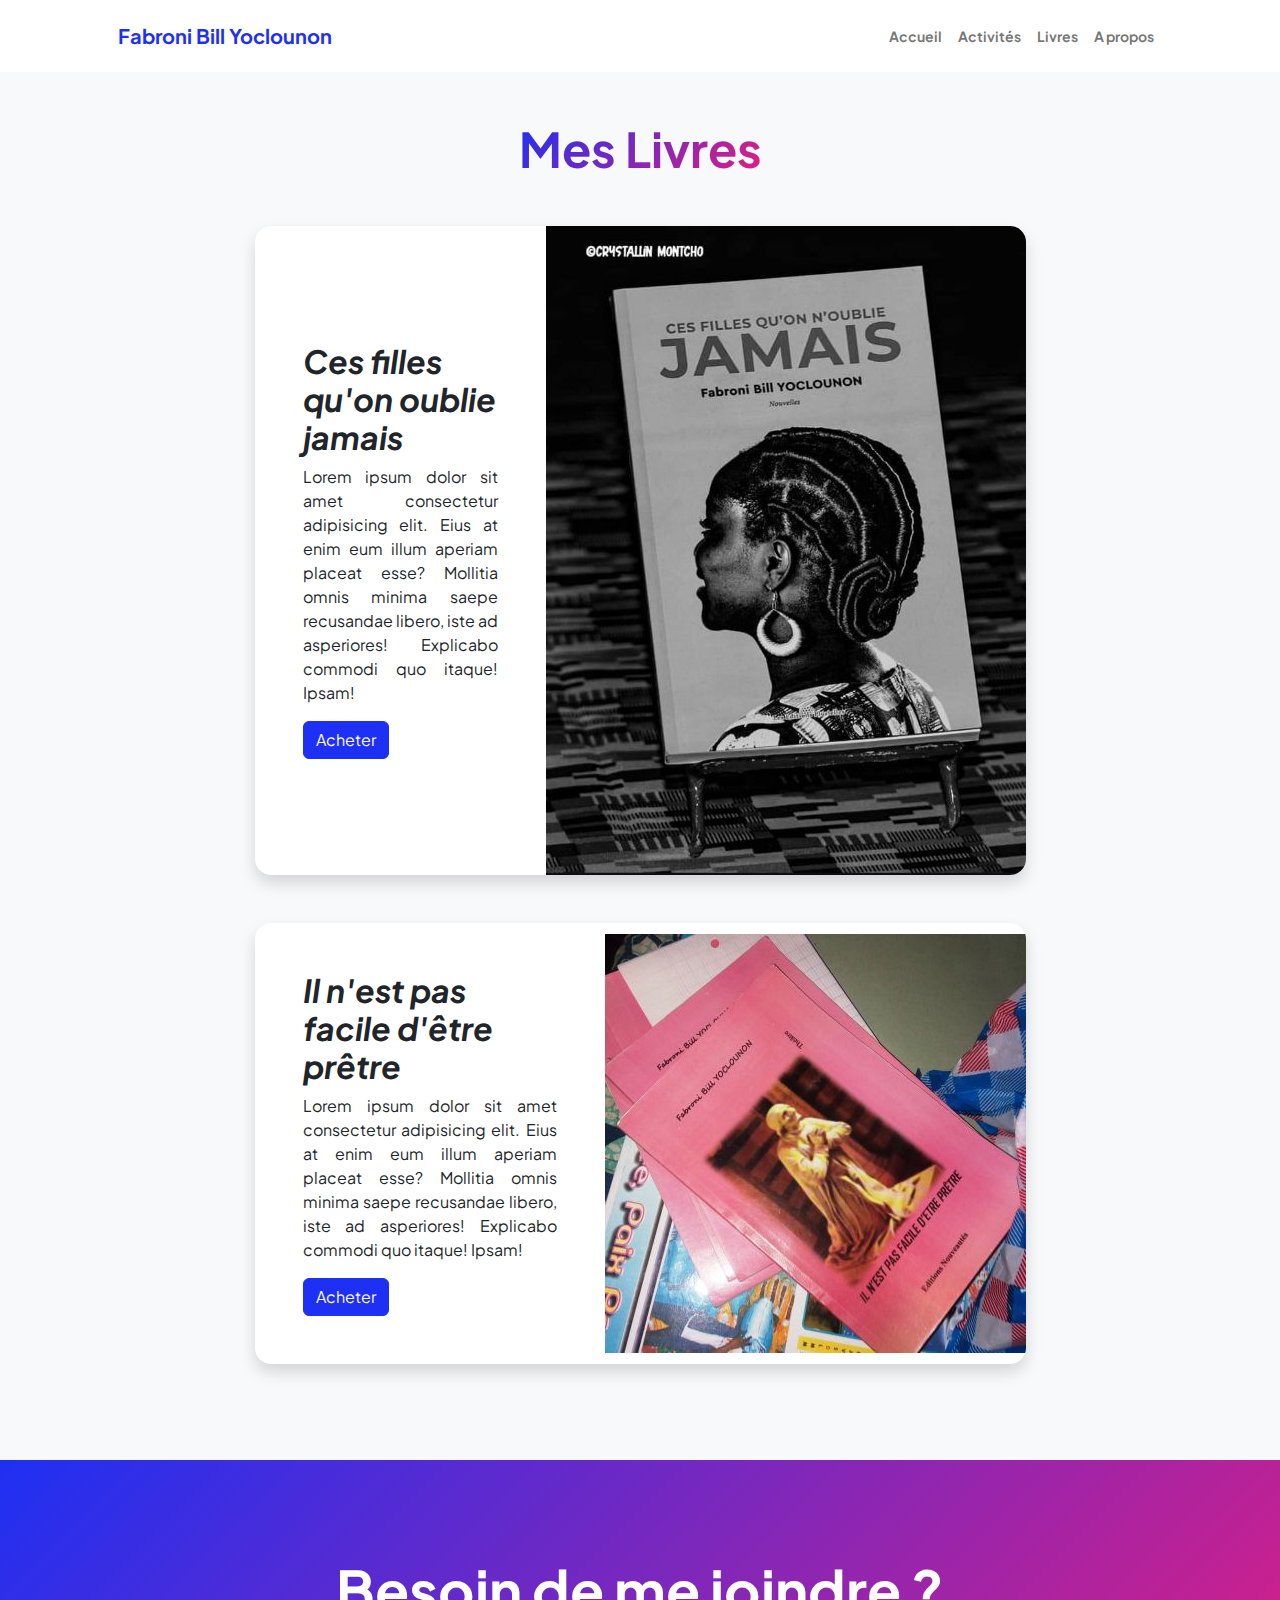
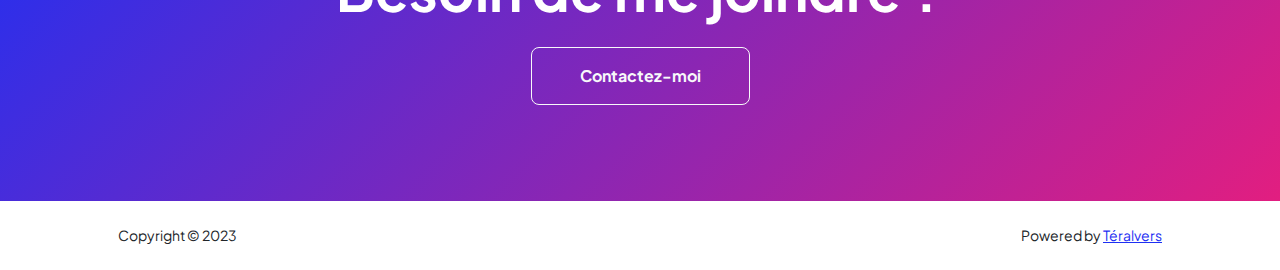
==== projects.html @ 82961fa7 "Présentation de Fabroni : Accueil et Livre" ====
<!DOCTYPE html>
<html lang="en">
    <head>
        <meta charset="utf-8" />
        <meta name="viewport" content="width=device-width, initial-scale=1, shrink-to-fit=no" />
        <meta name="description" content="" />
        <meta name="author" content="" />
        <title>Livres de Fabroni</title>
        <!-- Favicon-->
        <link rel="icon" type="image/x-icon" href="assets/favicon.ico" />
        <!-- Custom Google font-->
        <link rel="preconnect" href="https://fonts.googleapis.com" />
        <link rel="preconnect" href="https://fonts.gstatic.com" crossorigin />
        <link href="https://fonts.googleapis.com/css2?family=Plus+Jakarta+Sans:wght@100;200;300;400;500;600;700;800;900&amp;display=swap" rel="stylesheet" />
        <!-- Bootstrap icons-->
        <link href="https://cdn.jsdelivr.net/npm/bootstrap-icons@1.8.1/font/bootstrap-icons.css" rel="stylesheet" />
        <!-- Core theme CSS (includes Bootstrap)-->
        <link href="css/styles.css" rel="stylesheet" />
        <link href="css/personnel.css" rel="stylesheet" />
    </head>
    <body class="d-flex flex-column h-100 bg-light">
        <main class="flex-shrink-0">
            <!-- Navigation-->
       
            <nav class="navbar navbar-expand-lg navbar-light bg-white py-3">
                <div class="container px-5">
                    <a class="navbar-brand" href="index.html"><span class="fw-bolder text-primary">Fabroni Bill Yoclounon</span></a>
                    <button class="navbar-toggler" type="button" data-bs-toggle="collapse" data-bs-target="#navbarSupportedContent" aria-controls="navbarSupportedContent" aria-expanded="false" aria-label="Toggle navigation"><span class="navbar-toggler-icon"></span></button>
                    <div class="collapse navbar-collapse" id="navbarSupportedContent">
                        <ul class="navbar-nav ms-auto mb-2 mb-lg-0 small fw-bolder">
                            <li class="nav-item"><a class="nav-link" href="index.html">Accueil</a></li>
                            <li class="nav-item"><a class="nav-link" href="resume.html">Activités</a></li>
                            <li class="nav-item"><a class="nav-link" href="projects.html">Livres</a></li>
                            <li class="nav-item"><a class="nav-link" href="index.html#a_propos">A propos</a></li>
                        </ul>
                    </div>
                </div>
            </nav>
         
            <!-- Projects Section-->
            <section class="py-5">
                <div class="container px-5 mb-5">
                    <div class="text-center mb-5">
                        <h1 class="display-5 fw-bolder mb-0"><span class="text-gradient d-inline">Mes Livres</span></h1>
                    </div>
                    <div class="row gx-5 justify-content-center">
                        <div class="col-lg-11 col-xl-9 col-xxl-8">
                            <!-- Project Card 1-->
                            <div class="card overflow-hidden shadow rounded-4 border-0 mb-5">
                                <div class="card-body p-0">
                                    <div class="d-flex flex-lg-row flex-sm-column-reverse flex-xs-column-reverse flex-md-column-reverse align-items-center">
                                        <div class="p-5">
                                            <h2 class="fw-bolder"><i>Ces filles qu'on oublie jamais</i></h2>
                                            <p class="text-justify">Lorem ipsum dolor sit amet consectetur adipisicing elit. Eius at enim eum illum aperiam placeat esse? Mollitia omnis minima saepe recusandae libero, iste ad asperiores! Explicabo commodi quo itaque! Ipsam!</p>
                                            <a href="https://wa.me/22996963800" class="btn btn-primary">Acheter</a>
                                        </div>
                                        <img class="img-fluid" src="assets/livre3.jpg" alt="..." />
                                    </div>
                                </div>
                            </div>
                            <!-- Project Card 2-->
                            <div class="card overflow-hidden shadow rounded-4 border-0">
                                <div class="card-body p-0">
                                    <div class="d-flex flex-lg-row flex-xs-column-reverse flex-sm-column-reverse align-items-center">
                                        <div class="p-5">
                                            <h2 class="fw-bolder"><i>Il n'est pas facile d'être prêtre</i></h2>
                                            <p class="text-justify">Lorem ipsum dolor sit amet consectetur adipisicing elit. Eius at enim eum illum aperiam placeat esse? Mollitia omnis minima saepe recusandae libero, iste ad asperiores! Explicabo commodi quo itaque! Ipsam!</p>
                                            <a href="https://wa.me/22996963800" class="btn btn-primary">Acheter</a>
                                        </div>
                                        <img class="img-fluid" src="assets/livre1.jpg" alt="..." />
                                    </div>
                                </div>
                            </div>
                        </div>
                    </div>
                </div>
            </section>
            <!-- Call to action section-->
            <section class="py-5 bg-gradient-primary-to-secondary text-white">
                <div class="container px-5 my-5">
                    <div class="text-center">
                        <h2 class="display-4 fw-bolder mb-4">Besoin de me joindre ?</h2>
                        <a class="btn btn-outline-light btn-lg px-5 py-3 fs-6 fw-bolder" href="https://wa.me/22996963800">Contactez-moi</a>
                    </div>
                </div>
            </section>
        </main>
        <!-- Footer-->
        <footer class="bg-white py-4 mt-auto">
            <div class="container px-5">
                <div class="row align-items-center justify-content-between flex-column flex-sm-row">
                    <div class="col-auto"><div class="small m-0">Copyright &copy; 2023</div></div>
                    <div class="col-auto small">
                        Powered by
                        <a class="big" href="#">Téralvers</a>
                        
                    </div>
                </div>
            </div>
        </footer>
        <!-- Bootstrap core JS-->
        <script src="https://cdn.jsdelivr.net/npm/bootstrap@5.2.3/dist/js/bootstrap.bundle.min.js"></script>
        <!-- Core theme JS-->
        <script src="js/scripts.js"></script>
    </body>
</html>
---- css/personnel.css ----
@media screen and (max-width: 575px) {
    .flex-xs-column-reverse {
        flex-direction: column-reverse !important;
    }
}

.text-justify {
    text-align: justify;
}
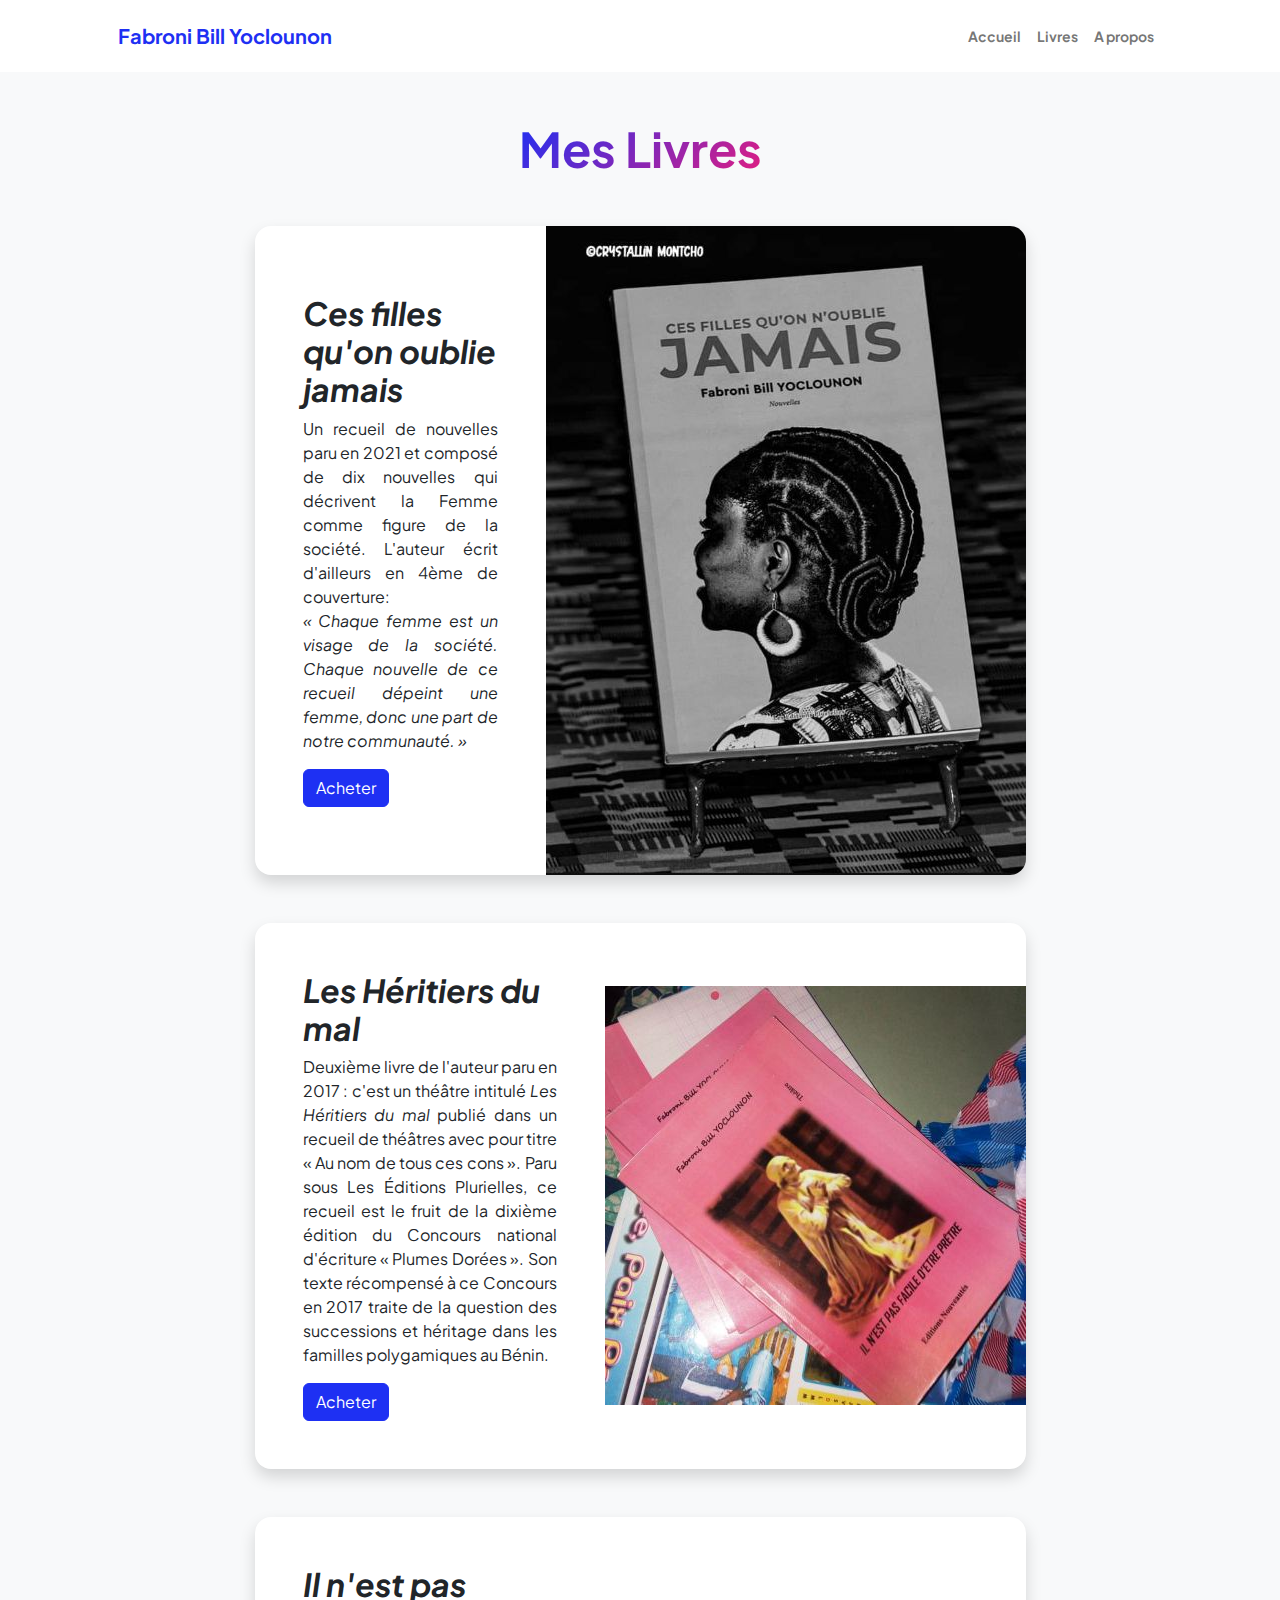
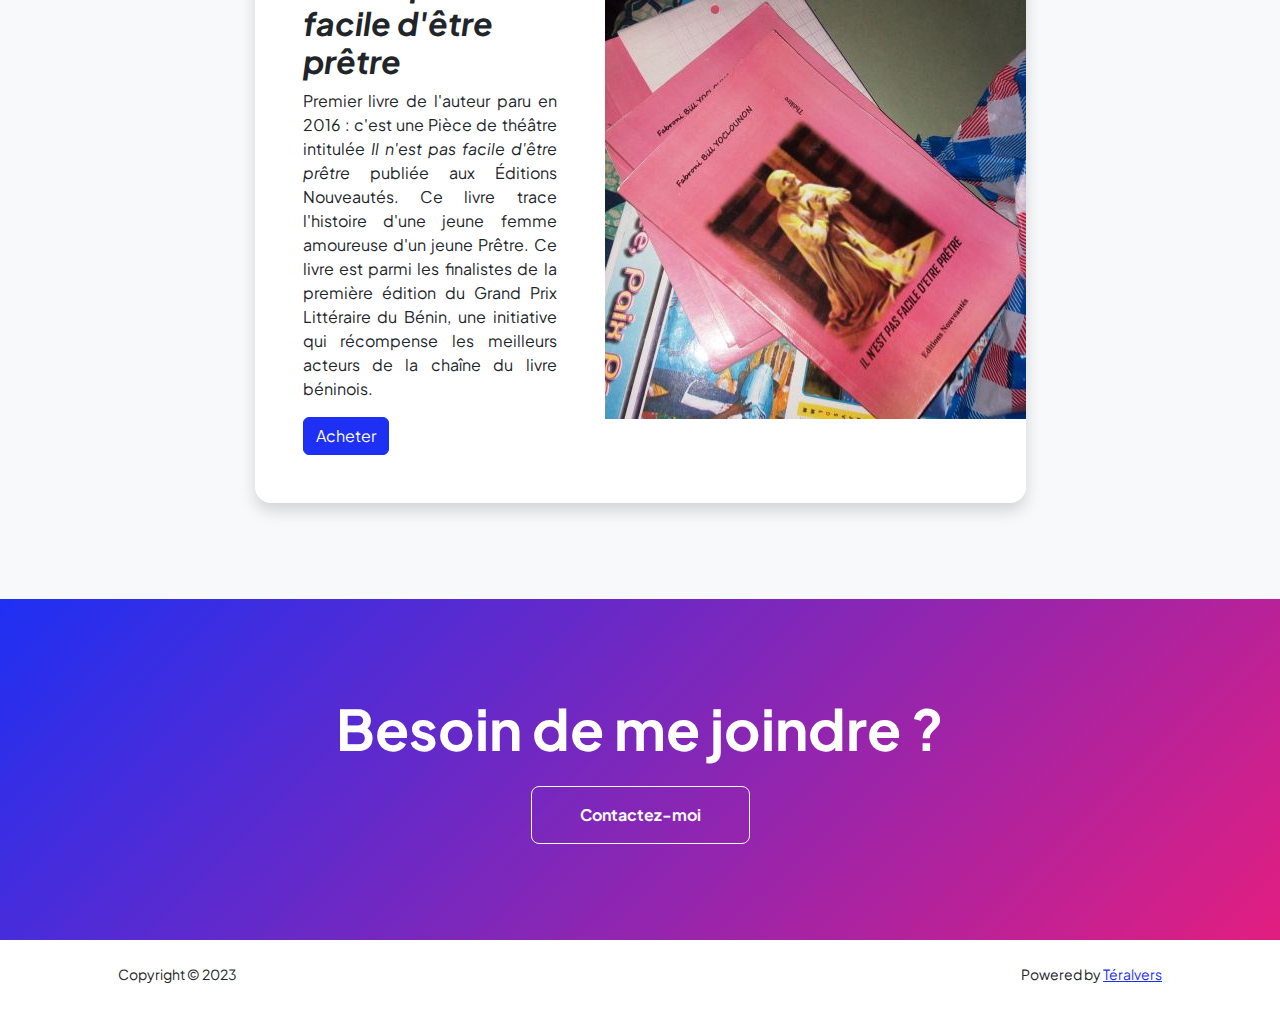
==== commit 8b826bd3: "Ajout du JS pour la dynamisation des pages" ====
--- a/projects.html
+++ b/projects.html
@@ -29,7 +29,6 @@
                     <div class="collapse navbar-collapse" id="navbarSupportedContent">
                         <ul class="navbar-nav ms-auto mb-2 mb-lg-0 small fw-bolder">
                             <li class="nav-item"><a class="nav-link" href="index.html">Accueil</a></li>
-                            <li class="nav-item"><a class="nav-link" href="resume.html">Activités</a></li>
                             <li class="nav-item"><a class="nav-link" href="projects.html">Livres</a></li>
                             <li class="nav-item"><a class="nav-link" href="index.html#a_propos">A propos</a></li>
                         </ul>
@@ -51,7 +50,11 @@
                                     <div class="d-flex flex-lg-row flex-sm-column-reverse flex-xs-column-reverse flex-md-column-reverse align-items-center">
                                         <div class="p-5">
                                             <h2 class="fw-bolder"><i>Ces filles qu'on oublie jamais</i></h2>
-                                            <p class="text-justify">Lorem ipsum dolor sit amet consectetur adipisicing elit. Eius at enim eum illum aperiam placeat esse? Mollitia omnis minima saepe recusandae libero, iste ad asperiores! Explicabo commodi quo itaque! Ipsam!</p>
+                                            <p class="text-justify">
+                                                Un recueil de nouvelles paru en 2021 et composé de dix nouvelles qui décrivent la Femme comme figure de la société. L'auteur écrit d'ailleurs en 4ème de couverture: <br>
+
+                                                <i>« Chaque femme est un visage de la société. Chaque nouvelle de ce recueil dépeint une femme, donc une part de notre communauté. »</i> <br>
+                                            </p>
                                             <a href="https://wa.me/22996963800" class="btn btn-primary">Acheter</a>
                                         </div>
                                         <img class="img-fluid" src="assets/livre3.jpg" alt="..." />
@@ -59,12 +62,36 @@
                                 </div>
                             </div>
                             <!-- Project Card 2-->
+                            <div class="card overflow-hidden shadow rounded-4 border-0 mb-5">
+                                <div class="card-body p-0">
+                                    <div class="d-flex flex-lg-row flex-xs-column-reverse flex-sm-column-reverse align-items-center">
+                                        <div class="p-5">
+                                            <h2 class="fw-bolder"><i>Les Héritiers du mal</i></h2>
+                                            <p class="text-justify">
+                                                Deuxième livre de l'auteur paru en 2017 : c'est un théâtre intitulé <i>Les Héritiers du mal</i> publié dans un recueil de théâtres avec pour titre « Au nom de tous ces cons ». 
+                                                Paru sous Les Éditions Plurielles, ce recueil est le fruit de la dixième édition du Concours national d'écriture « Plumes Dorées ». 
+                                                Son texte récompensé à ce Concours en 2017 traite de la question des successions et héritage dans les familles polygamiques au Bénin.     
+                                            </p>
+                                            <a href="https://wa.me/22996963800" class="btn btn-primary">Acheter</a>
+                                        </div>
+                                        <img class="img-fluid" src="assets/livre1.jpg" alt="..." />
+                                    </div>
+                                </div>
+                            </div>
+
+                            <!-- Project Card 2-->
                             <div class="card overflow-hidden shadow rounded-4 border-0">
                                 <div class="card-body p-0">
                                     <div class="d-flex flex-lg-row flex-xs-column-reverse flex-sm-column-reverse align-items-center">
                                         <div class="p-5">
                                             <h2 class="fw-bolder"><i>Il n'est pas facile d'être prêtre</i></h2>
-                                            <p class="text-justify">Lorem ipsum dolor sit amet consectetur adipisicing elit. Eius at enim eum illum aperiam placeat esse? Mollitia omnis minima saepe recusandae libero, iste ad asperiores! Explicabo commodi quo itaque! Ipsam!</p>
+                                            <p class="text-justify">
+                                                Premier livre de l'auteur paru en 2016 : c'est une Pièce de théâtre intitulée 
+                                                <i>Il n'est pas facile d'être prêtre</i> publiée aux Éditions Nouveautés. 
+                                                Ce livre trace l'histoire d'une jeune femme amoureuse d'un jeune Prêtre. 
+                                                Ce livre est parmi les finalistes de la première édition du Grand Prix Littéraire du Bénin, 
+                                                une initiative qui récompense les meilleurs acteurs de la chaîne du livre béninois.
+                                            </p>
                                             <a href="https://wa.me/22996963800" class="btn btn-primary">Acheter</a>
                                         </div>
                                         <img class="img-fluid" src="assets/livre1.jpg" alt="..." />
--- a/css/personnel.css
+++ b/css/personnel.css
@@ -6,4 +6,24 @@
 
 .text-justify {
     text-align: justify;
+}
+
+.loader {
+    position: fixed;
+    top: 0;
+    bottom: 0;
+    left: 0;
+    right: 0;
+    width: 100%;
+    height: 100vh;
+    z-index: 5;
+    display: flex;
+    flex-direction: column;
+    justify-content: center;
+    align-items: center;
+    background-color: white;
+}
+
+.loader.end {
+    display: none;
 }